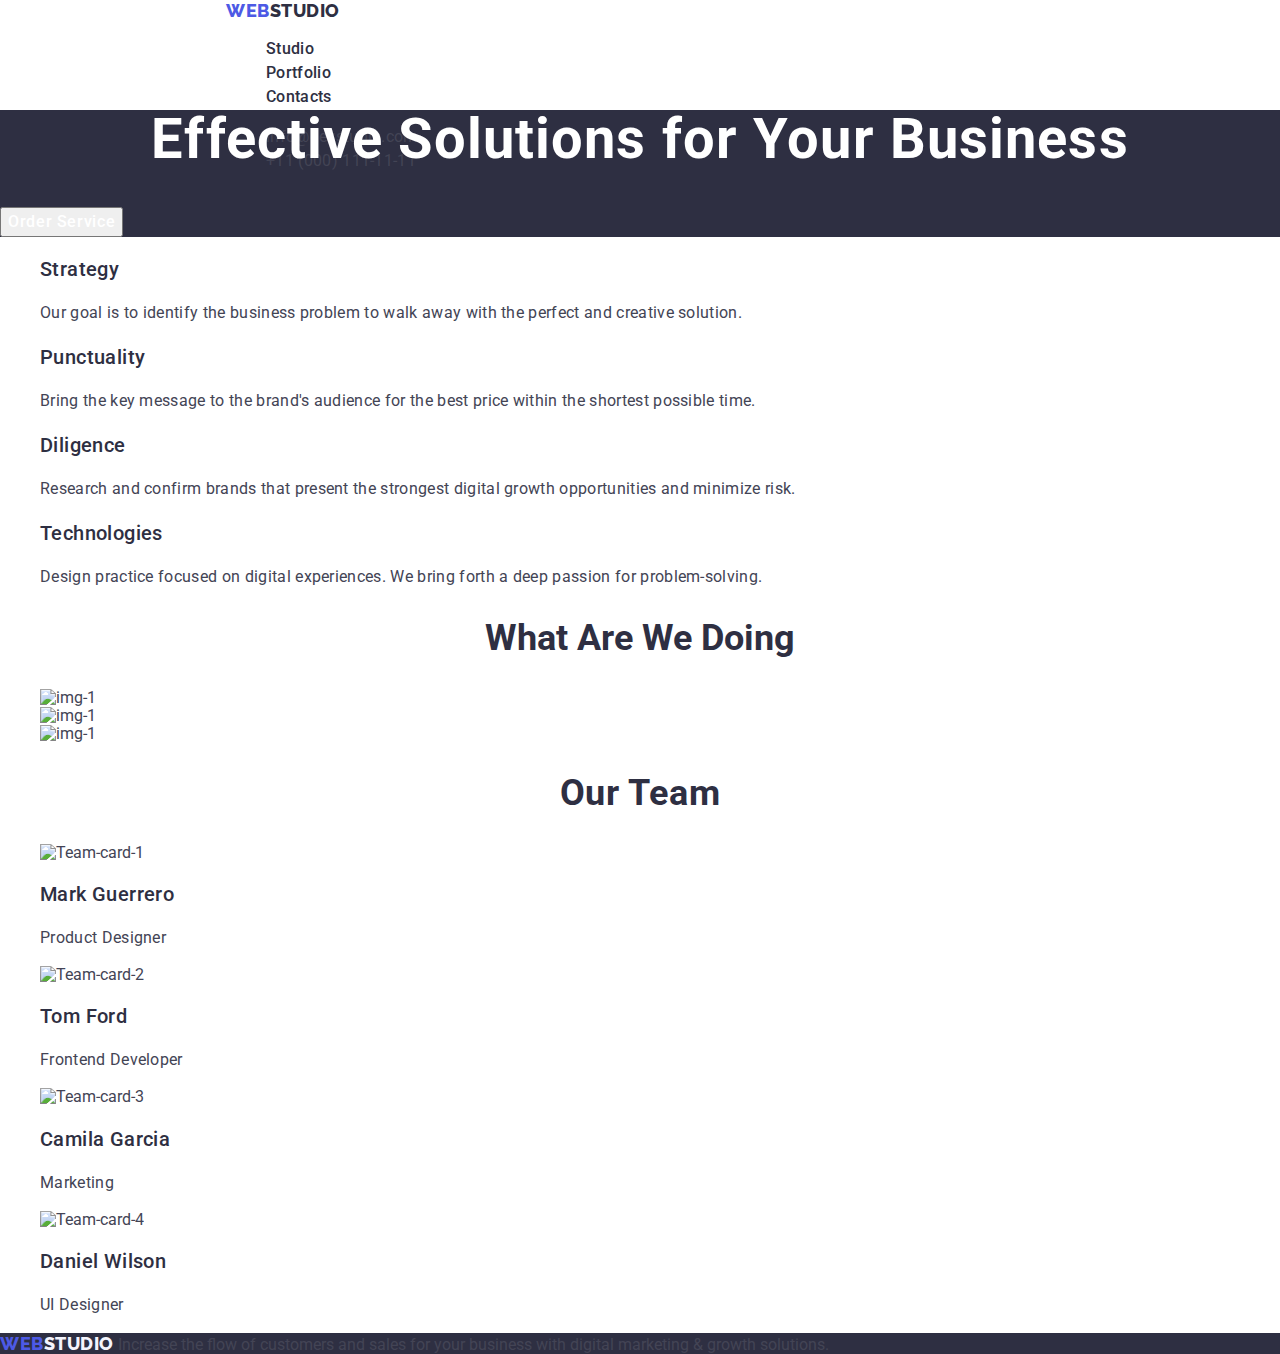
==== index.html @ e0f4cda7 "header" ====
<!DOCTYPE html>
<html lang="en">
  <head>
    <meta charset="UTF-8" />
    <meta http-equiv="X-UA-Compatible" content="IE=edge" />
    <meta name="viewport" content="width=device-width, initial-scale=1.0" />
    <title>Document</title>
    <link rel="preconnect" href="https://fonts.googleapis.com">
<link rel="preconnect" href="https://fonts.gstatic.com" crossorigin>
<link href="https://fonts.googleapis.com/css2?family=Raleway:wght@800&family=Roboto:wght@400;500;700;900&display=swap" rel="stylesheet">
  <link rel="stylesheet" href="https://cdnjs.cloudflare.com/ajax/libs/modern-normalize/1.1.0/modern-normalize.min.css">  
  <link rel="stylesheet" href="./css/styles.css">
  </head>
  <body class="body" id="body">
    <!-- Header -->
    <header class="header">
      <nav class="header-nav list">
        <a class="header-logo-web link" href="./index.html">WEB<span class="header-logo-studio">Studio</span></a>
        <ul class="header-list list link">
          <li class="header-item">
            <a class="header-link link" href="./index.html">Studio</a></li>
          <li class="header-item">
            <a class="header-link link" href="./portfolio.html">Portfolio</a></li>
          <li class="header-item">
            <a class="header-link link" href="">Contacts</a></li>
        </ul>
      </nav>
      <address class="address">
          <ul class="list">
            <li>
              <a class="header-mail link" href="mailto:info@devstudio.com">info@devstudio.com</a>
            </li>
            <li>
              <a class="header-mail link" href="tel:+110001111111">+11 (000) 111-11-11</a>
            </li>
          </ul>
        </address>
    </header>
    <!-- Main -->
    <main>
    <!-- Section 1 Order Service-->
      <section class="order-service">
          <h1 class="order-title">Effective Solutions for Your Business</h1>
          <button type="button" class="header-btn">Order Service</button>
      </section>
    <!-- Section 2 Strategy-->
      <section>
        <h2 hidden class="strategy">Strategy</h2>
        <ul class="list">
          <li>
            <h3 class="strategy-title">Strategy</h3>
            <p class="strategy-subtitle">Our goal is to identify the business problem to walk away with the
              perfect and creative solution.
            </p>
          </li>
          <li>
            <h3 class="strategy-title">Punctuality</h3>
            <p class="strategy-subtitle">Bring the key message to the brand's audience for the best price
              within the shortest possible time.
            </p>
          </li>
          <li>
            <h3 class="strategy-title">Diligence</h3>
            <p class="strategy-subtitle">Research and confirm brands that present the strongest digital
              growth opportunities and minimize risk.
            </p>
          </li>
          <li>
            <h3 class="strategy-title">Technologies</h3>
            <p class="strategy-subtitle">Design practice focused on digital experiences. We bring forth a
              deep passion for problem-solving.
            </p>
          </li>
        </ul>
      </section>
      <!-- Section 3 What are we doing -->
      <section class="about">
        <h2 class="about-info">What are we doing</h2>
        <ul class="list">
          <li>
            <img src="./images/img-1.jpg" alt="img-1" width="360">
          </li>
          <li>
            <img src="./images/img-2.jpg" alt="img-1" width="360">
          </li>
          <li>
            <img src="./images/img-3.jpg" alt="img-1" width="360">
          </li>
        </ul>
      </section>
      <!-- Section 4 Our Team-->
      <section>
        <h2 class="hero">Our Team</h2>
        <ul class="list">
            <li>
                <img src="./images/Team-card-1.jpg" alt="Team-card-1" width="264" >
                <h3 class="strategy-title">Mark Guerrero</h3>
                <p class="strategy-subtitle">Product Designer</p>
            </li>
            <li>
                <img src="./images/Team-card-2.jpg" alt="Team-card-2" width="264" >
                <h3 class="strategy-title">Tom Ford</h3>
                <p class="strategy-subtitle">Frontend Developer</p>
            </li>
            <li>
                <img src="./images/Team-card-3.jpg" alt="Team-card-3" width="264" >
                <h3 class="strategy-title">Camila Garcia</h3>
                <p class="strategy-subtitle">Marketing</p>
            </li>
            <li>
                <img src="./images/Team-card-4.jpg" alt="Team-card-4" width="264" >
                <h3 class="strategy-title">Daniel Wilson</h3>
                <p class="strategy-subtitle">UI Designer</p>
            </li>
        </ul>
      </section>
    </main>        
    <!-- Footer -->
    <footer class="footer">
        <a class="header-logo-web link" href="./index.html">WEB<span class="footer-logo-studio">Studio</span></a>
              <a class="footer-logo-text">Increase the flow of customers and sales for your business with digital marketing & growth solutions.
              </a>
    </footer>
  </body>
</html>
---- css/styles.css ----
/*
:root {
	--color-iris: #4d5ae5;
	--color-ocean: #404bbf;
	--color-navy-blue: #2e2f42;
	--color-green: #31d0aa;
	--color-slate: #434455;
	--color-light-slate: #8e8f99;
	--color-cornflower: #e7e9fc;
	--color-cloud: #f4f4fd;
	--color-navy-blue-modal: #2e2f42;
	--color-grey: #2e2f42;
}
.text-style-header-1 {
	font-size: 56px;
	font-family: "Roboto";
	font-weight: 700;
	font-style: normal;
	line-height: 60px;
	letter-spacing: 0.02em;
	text-decoration: none;
	text-transform: none;
}
.text-style-header-2 {
	font-size: 36px;
	font-family: "Roboto";
	font-weight: 700;
	font-style: normal;
	line-height: 40px;
	letter-spacing: 0.02em;
	text-decoration: none;
	text-transform: capitalize;
}
.text-style-header-3 {
	font-size: 20px;
	font-family: "Roboto";
	font-weight: 500;
	font-style: normal;
	line-height: 24px;
	letter-spacing: 0.02em;
	text-decoration: none;
	text-transform: none;
}
.text-style-body {
	font-size: 16px;
	font-family: "Roboto";
	font-weight: 400;
	font-style: normal;
	line-height: 24px;
	letter-spacing: 0.02em;
	text-decoration: none;
	text-transform: none;
}
.text-style-body-medium {
	font-size: 16px;
	font-family: "Roboto";
	font-weight: 500;
	font-style: normal;
	line-height: 24px;
	letter-spacing: 0.02em;
	text-decoration: none;
	text-transform: none;
}
.text-style-button-text {
	font-size: 16px;
	font-family: "Roboto";
	font-weight: 500;
	font-style: normal;
	line-height: 24px;
	letter-spacing: 0.04em;
	text-decoration: none;
	text-transform: none;
}
.text-style-small-text {
	font-size: 12px;
	font-family: "Roboto";
	font-weight: 400;
	font-style: normal;
	line-height: 14px;
	letter-spacing: 0.04em;
	text-decoration: none;
	text-transform: none;
}
.text-style-link-text {
	font-size: 12px;
	font-family: "Roboto";
	font-weight: 400;
	font-style: normal;
	line-height: 16px;
	letter-spacing: 0.04em;
	text-decoration: underline;
	text-transform: none;
}
*/



:root {
--IRIS: #4D5AE5;
--OCEAN: #404BBF;
--NAVY-BLUE: #2E2F42;
--GREEN: #31D0AA;
--SLATE: #434455;
--LIGHT-SLATE: #8E8F99;
--CORNFLOWER: #E7E9FC;
--CLOUD: #F4F4FD;
--NAVY-BLUE-MODAL: #2E2F42;
--GREY: #2E2F42;
--WHITE: #FFFFFF;
--DAIRY: #FCFCFC;
}

body {
    font-family: "Roboto", sans-serif;
    color: #434455;
}

.link {
    text-decoration: none;
}

.list {
    list-style: none;
}

/*header*/

.header {
width: 1140px;
height: 72px;
margin-left: auto;
margin-right: auto;
padding-left: 156px;
padding-right: 156px;
}

.header-logo-web{
    font-family: 'Raleway', sans-serif;;
    font-style: normal;
    font-weight: 800;
    font-size: 18px;
    line-height: 1.17;
    letter-spacing: 0.03em;
    text-transform: uppercase;
    color: var(--IRIS);
}

.header-logo-studio {
    font-family: 'Raleway', sans-serif;
    font-style: normal;
    font-weight: 800;
    font-size: 18px;
    line-height: 1.17;
    letter-spacing: 0.03em;
    text-transform: uppercase;
    color:var(--NAVY-BLUE);
}
.address {
    font-style: normal
}

.header-link {
    font-weight: 500;
    font-size: 16px;
    line-height: 1.5;
    letter-spacing: 0.02em;
    color:var(--NAVY-BLUE);
    display: flex;
}
.header-link:hover {
    color:#404bbf;
}
.header-link:focus {
    color:#404bbf;
}

.header-mail {
    font-style: normal;
    font-weight: 400;
    font-size: 16px;
    line-height: 1.5;
    letter-spacing: 0.02em;
    color:var(--SLATE);
    display: flex;
}

.header-mail:hover {
    color:#404bbf;
}
.header-mail:focus {
    color:#404bbf;
}
/*1 Section*/
.order-service {
    background-color:var(--NAVY-BLUE);
}

.order-title {
    background-color:var(--NAVY-BLUE);
    font-size: 56px;
    line-height: 1.07;
    text-align: center;
    letter-spacing: 0.02em;
    color: #ffffff;
}
/*buttons*/

.header-btn {
    font-family: "Roboto", sans-serif;
    font-weight: 500;
    font-size: 16px;
    line-height: 1.5;
    letter-spacing: 0.04em;
    color: #ffffff;
    cursor: pointer;
}

.portfolio-btn {
    font-family: "Roboto", sans-serif;
    font-weight: 500;
    font-size: 16px;
    line-height: 1.5;
    letter-spacing: 0.04em;
    color:var(--IRIS);
    cursor: pointer;
}

/*2 Section*/

.strategy-title {
    font-weight: 500;
    font-size: 20px;
    line-height: 1.2;
    letter-spacing: 0.02em;
    color:var(--NAVY-BLUE);
}
.strategy-subtitle {
    font-size: 16px;
    line-height: 1.5;
    letter-spacing: 0.02em;
    color:var(--SLATE);
}
/*3 Section*/

.about-info {
    font-size: 36px;
    line-height: 1.11;
    text-align: center;
    text-transform: capitalize;
    color:var(--NAVY-BLUE);
}
/*4 Section*/
.hero {
    font-size: 36px;
    line-height: 1.11;
    text-align: center;
    letter-spacing: 0.02em;
    text-transform: capitalize;
    color:var(--NAVY-BLUE);
}
/*footer*/
.footer {
    background-color:var(--NAVY-BLUE);
}

.footer-logo-studio {
    color: #f4f4fd;
}
.footer-logo-text {

}
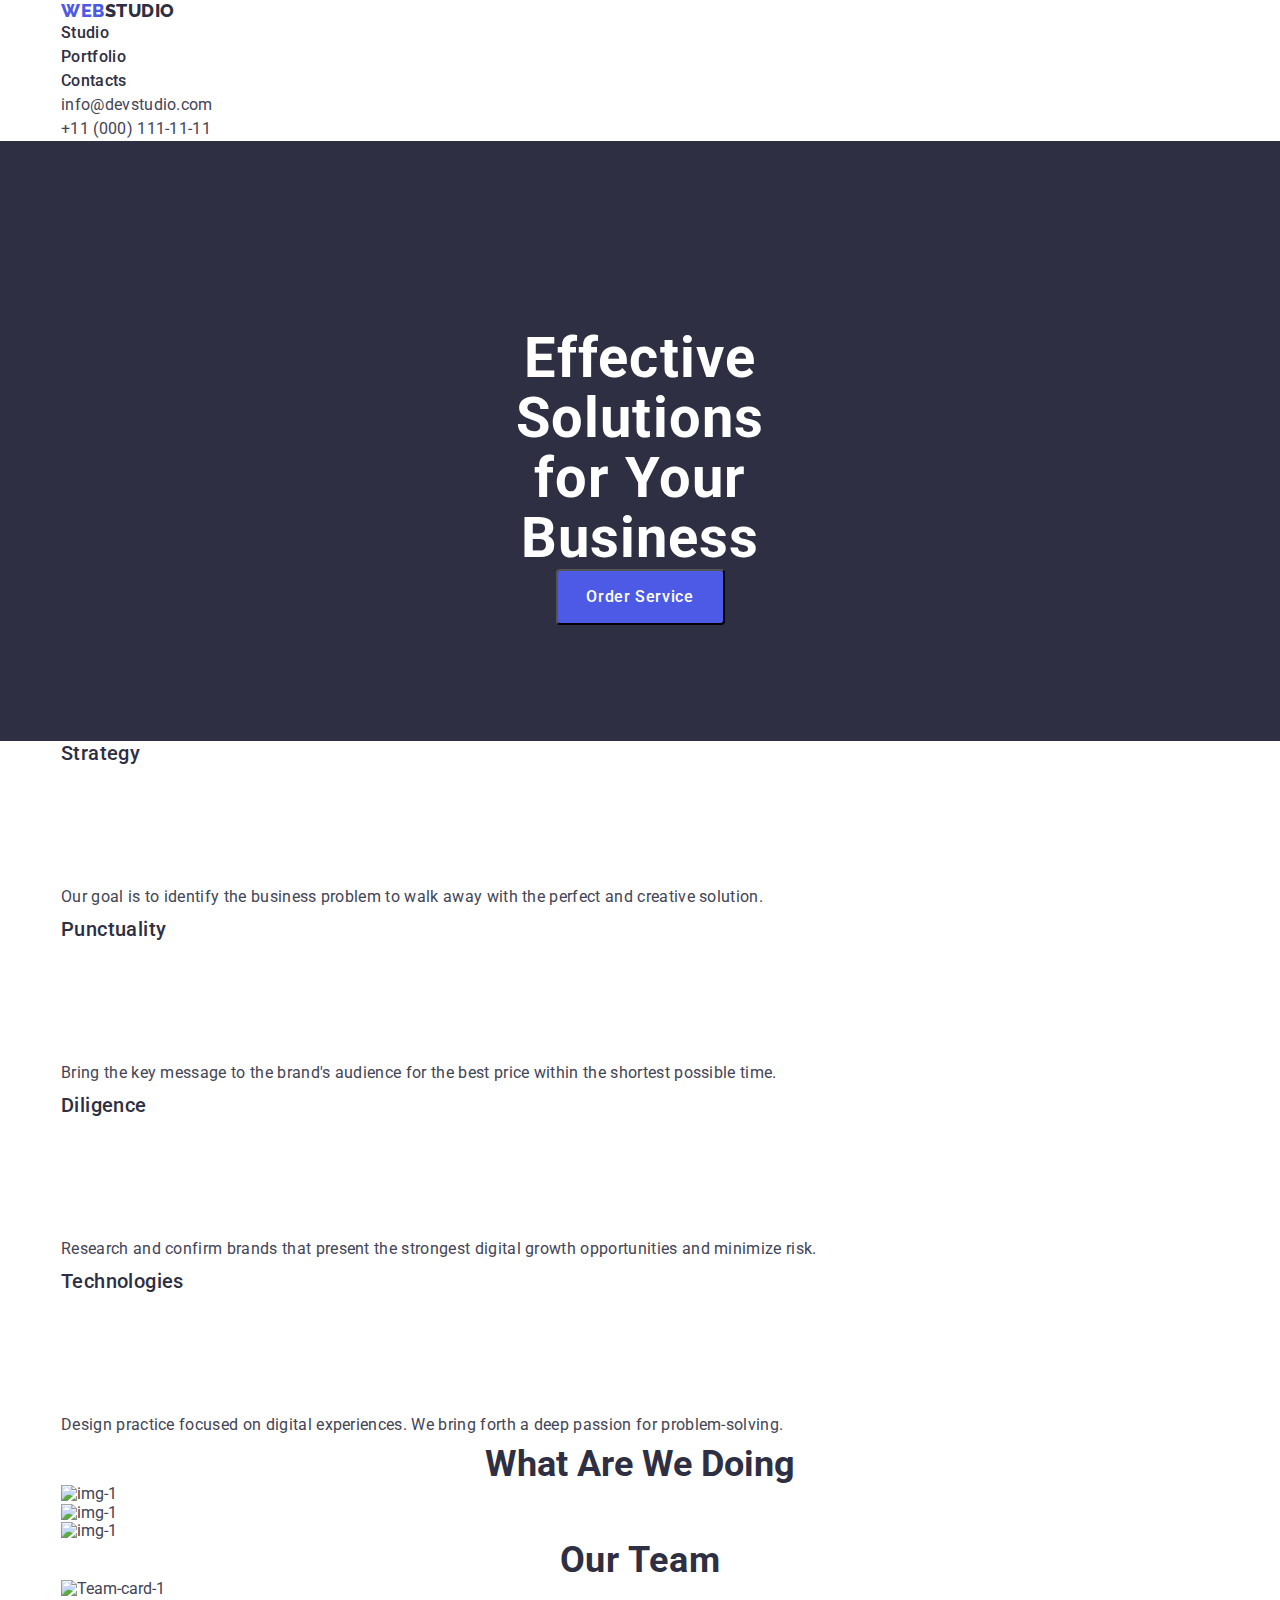
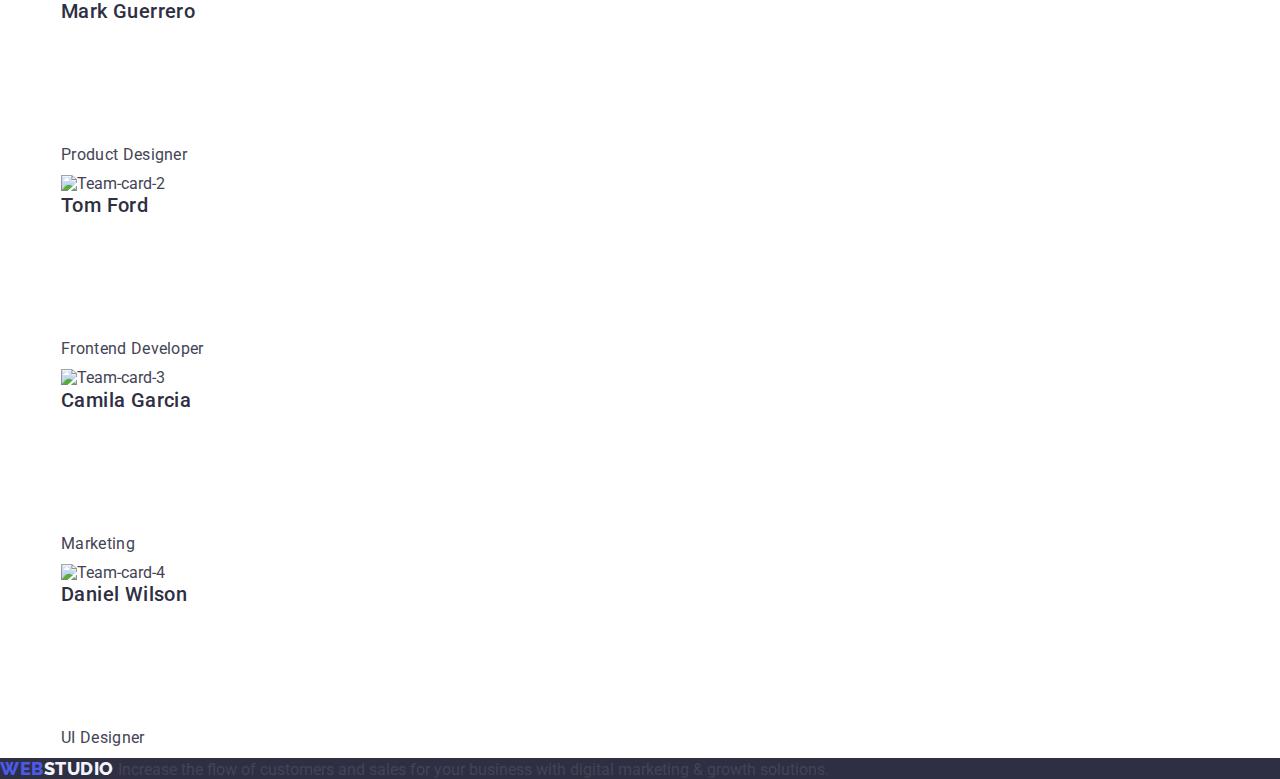
==== commit 083444c3: "container 1158" ====
--- a/index.html
+++ b/index.html
@@ -13,7 +13,7 @@
   </head>
   <body class="body" id="body">
     <!-- Header -->
-    <header class="header">
+    <header class="header container">
       <nav class="header-nav list">
         <a class="header-logo-web link" href="./index.html">WEB<span class="header-logo-studio">Studio</span></a>
         <ul class="header-list list link">
@@ -44,7 +44,7 @@
           <button type="button" class="header-btn">Order Service</button>
       </section>
     <!-- Section 2 Strategy-->
-      <section>
+      <section class="container">
         <h2 hidden class="strategy">Strategy</h2>
         <ul class="list">
           <li>
@@ -74,7 +74,7 @@
         </ul>
       </section>
       <!-- Section 3 What are we doing -->
-      <section class="about">
+      <section class="about container">
         <h2 class="about-info">What are we doing</h2>
         <ul class="list">
           <li>
@@ -89,7 +89,7 @@
         </ul>
       </section>
       <!-- Section 4 Our Team-->
-      <section>
+      <section class="container">
         <h2 class="hero">Our Team</h2>
         <ul class="list">
             <li>
--- a/css/styles.css
+++ b/css/styles.css
@@ -92,8 +92,6 @@
 	text-transform: none;
 }
 */
-
-
 
 :root {
 --IRIS: #4D5AE5;
@@ -120,18 +118,36 @@
 }
 
 .list {
+    padding: 0px;
+    margin: 0px;
     list-style: none;
 }
 
+h1,
+h2,
+h3,
+h4,
+h5,
+h6,
+p,
+ul {
+    margin-top: 0;
+    margin-bottom: 0;
+}
+
+
+.container {
+    margin-left: auto;
+    margin-right: auto;
+    width: 1158px;
+ 
+}
+
 /*header*/
 
 .header {
-width: 1140px;
-height: 72px;
-margin-left: auto;
-margin-right: auto;
-padding-left: 156px;
-padding-right: 156px;
+
+
 }
 
 .header-logo-web{
@@ -165,7 +181,6 @@
     line-height: 1.5;
     letter-spacing: 0.02em;
     color:var(--NAVY-BLUE);
-    display: flex;
 }
 .header-link:hover {
     color:#404bbf;
@@ -181,7 +196,6 @@
     line-height: 1.5;
     letter-spacing: 0.02em;
     color:var(--SLATE);
-    display: flex;
 }
 
 .header-mail:hover {
@@ -191,8 +205,11 @@
     color:#404bbf;
 }
 /*1 Section*/
+
 .order-service {
     background-color:var(--NAVY-BLUE);
+    height: 600px;
+    text-align: center;
 }
 
 .order-title {
@@ -202,6 +219,9 @@
     text-align: center;
     letter-spacing: 0.02em;
     color: #ffffff;
+    padding: 188px 472px 0 472px;
+    margin-top: 0;
+    margin-bottom: 48;
 }
 /*buttons*/
 
@@ -213,6 +233,12 @@
     letter-spacing: 0.04em;
     color: #ffffff;
     cursor: pointer;
+    display: inline-block;
+    border-radius: 4px;
+    background-color:var(--IRIS);
+    text-align: center;
+    width: 169px;
+    height: 56px;
 }
 
 .portfolio-btn {
@@ -227,18 +253,28 @@
 
 /*2 Section*/
 
+.section-container {
+    margin-left: auto;
+    margin-right: auto;
+    width: 1158px;
+ 
+}
 .strategy-title {
     font-weight: 500;
     font-size: 20px;
     line-height: 1.2;
     letter-spacing: 0.02em;
     color:var(--NAVY-BLUE);
+    margin-top: 0;
+    margin-bottom: 120px;
 }
 .strategy-subtitle {
     font-size: 16px;
     line-height: 1.5;
     letter-spacing: 0.02em;
     color:var(--SLATE);
+    margin-top: 0;
+    margin-bottom: 8px;
 }
 /*3 Section*/
 
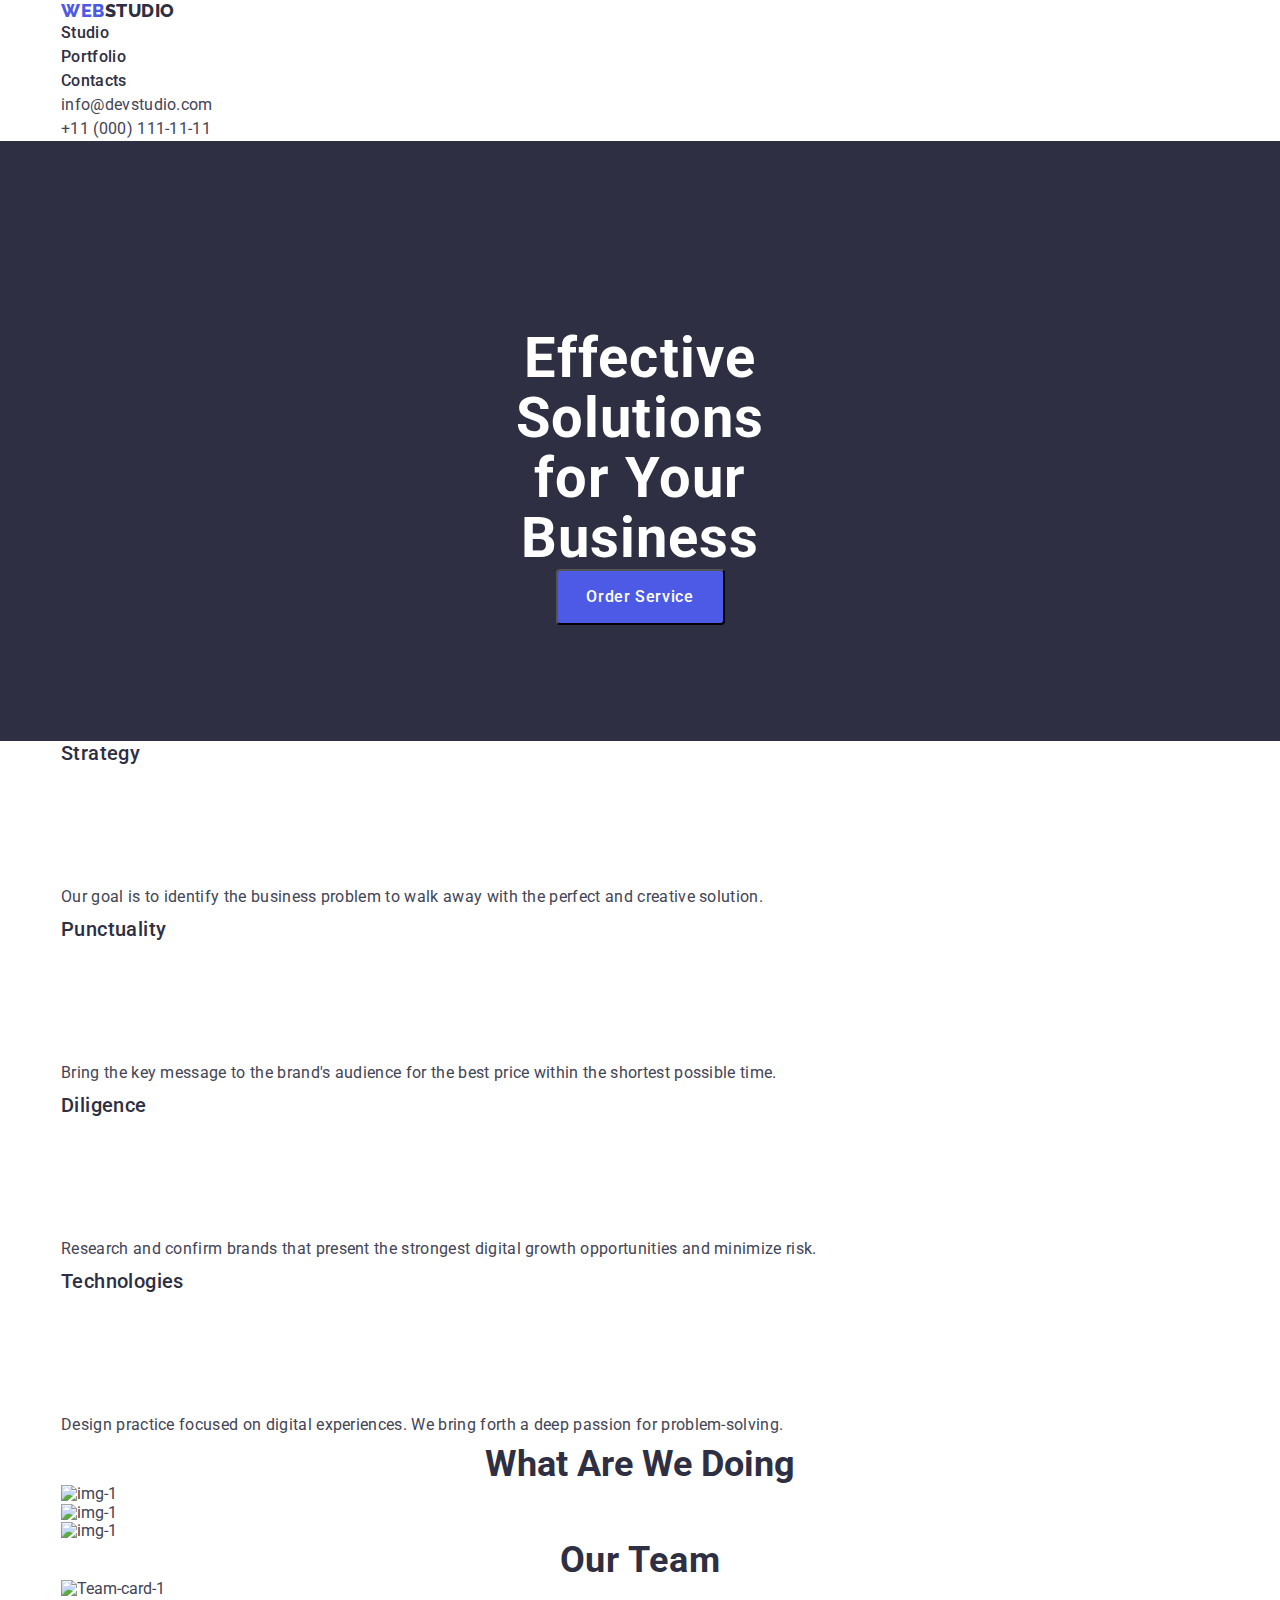
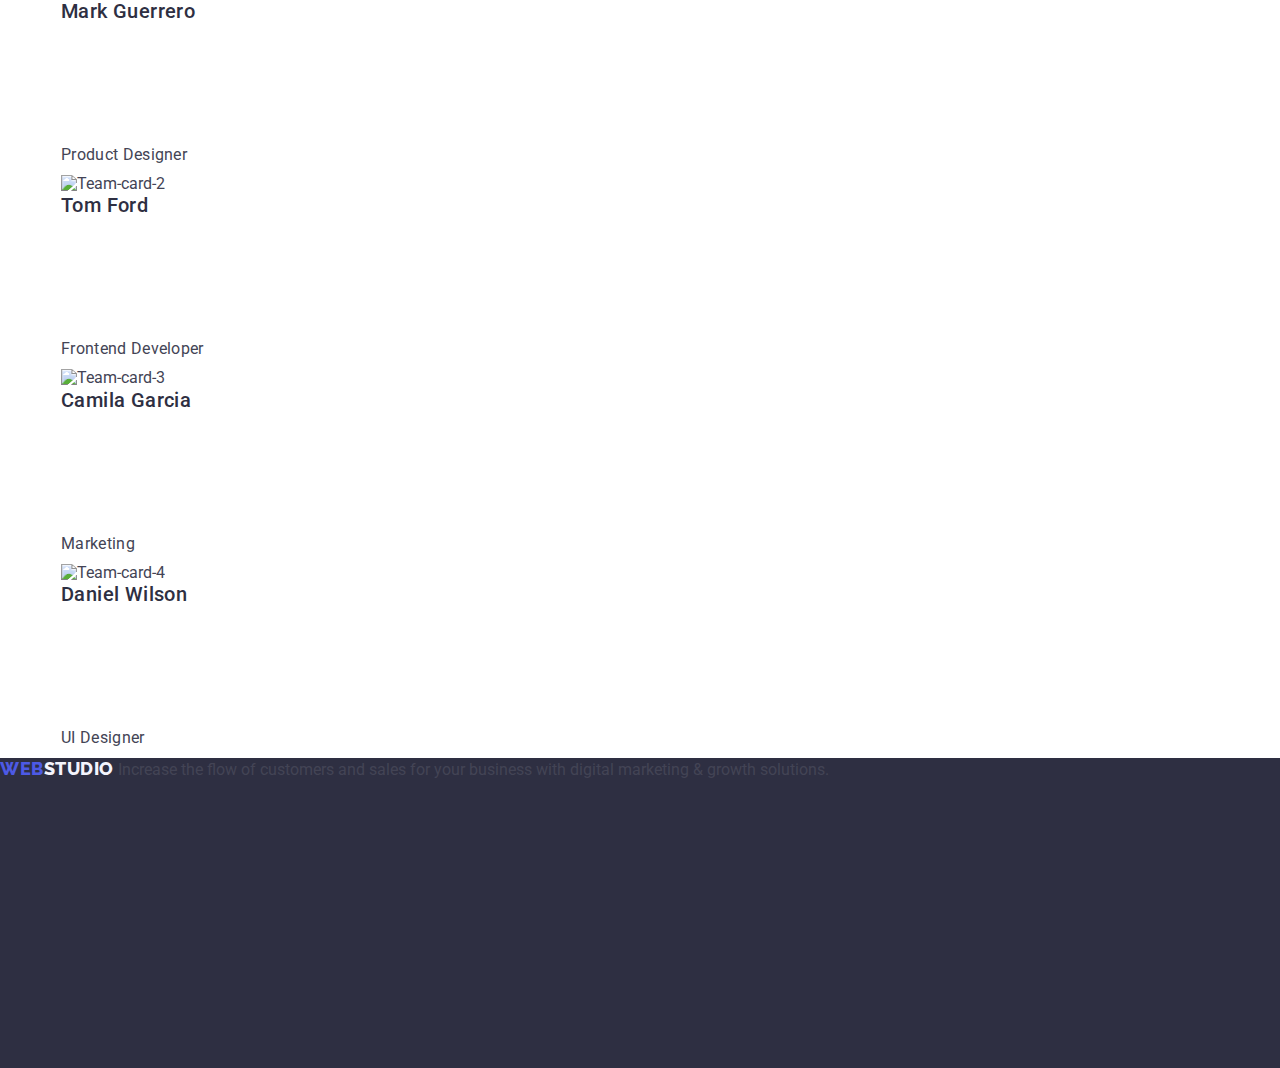
==== commit 4a19df99: "container hero" ====
--- a/index.html
+++ b/index.html
@@ -117,7 +117,7 @@
     </main>        
     <!-- Footer -->
     <footer class="footer">
-        <a class="header-logo-web link" href="./index.html">WEB<span class="footer-logo-studio">Studio</span></a>
+        <a class="header-logo-web link container" href="./index.html">WEB<span class="footer-logo-studio">Studio</span></a>
               <a class="footer-logo-text">Increase the flow of customers and sales for your business with digital marketing & growth solutions.
               </a>
     </footer>
--- a/css/styles.css
+++ b/css/styles.css
@@ -254,9 +254,7 @@
 /*2 Section*/
 
 .section-container {
-    margin-left: auto;
-    margin-right: auto;
-    width: 1158px;
+
  
 }
 .strategy-title {
@@ -297,6 +295,7 @@
 /*footer*/
 .footer {
     background-color:var(--NAVY-BLUE);
+    height: 310px;
 }
 
 .footer-logo-studio {
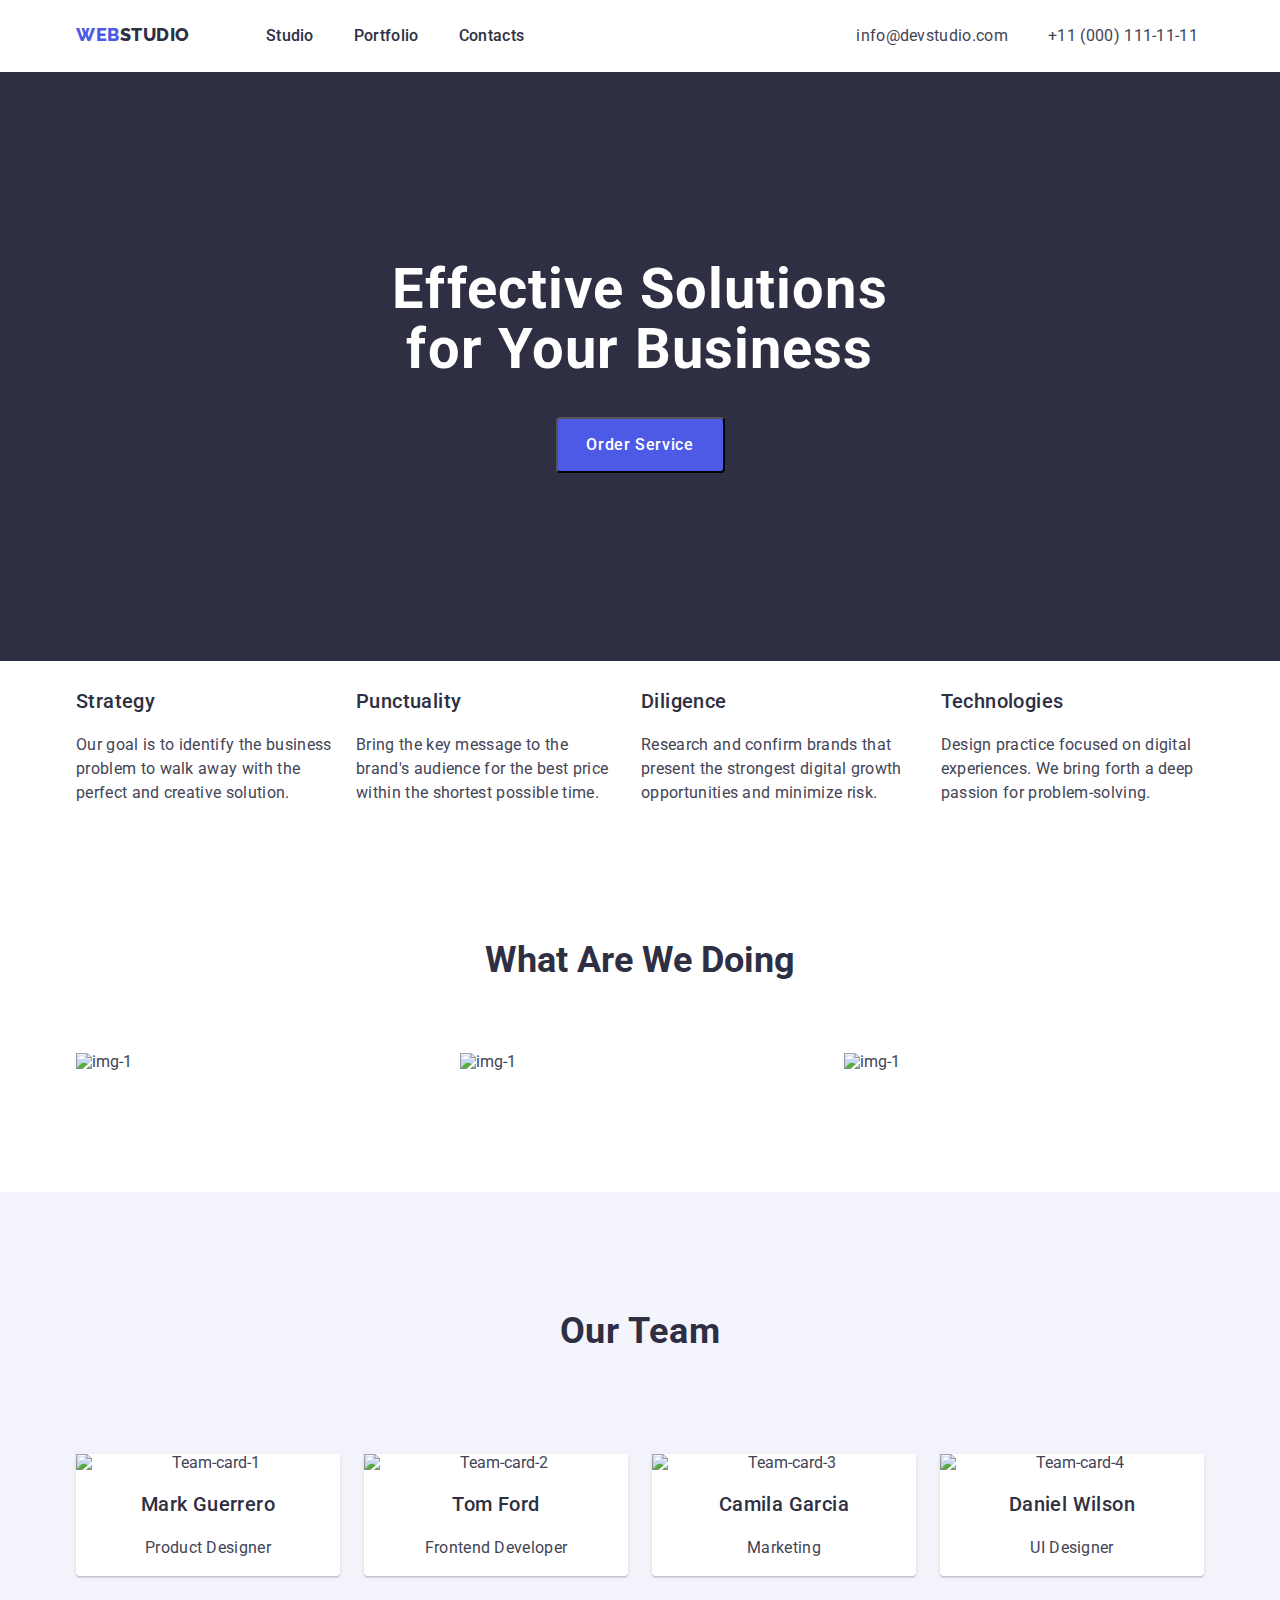
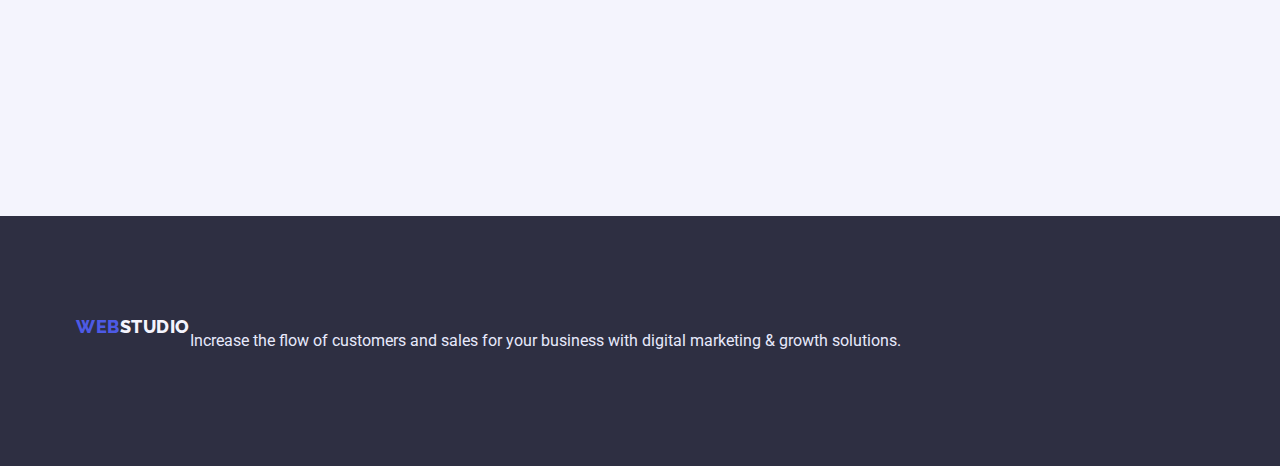
==== commit a6a79e46: "section 2 & 3" ====
--- a/index.html
+++ b/index.html
@@ -13,28 +13,30 @@
   </head>
   <body class="body" id="body">
     <!-- Header -->
-    <header class="header container">
-      <nav class="header-nav list">
-        <a class="header-logo-web link" href="./index.html">WEB<span class="header-logo-studio">Studio</span></a>
-        <ul class="header-list list link">
-          <li class="header-item">
-            <a class="header-link link" href="./index.html">Studio</a></li>
-          <li class="header-item">
-            <a class="header-link link" href="./portfolio.html">Portfolio</a></li>
-          <li class="header-item">
-            <a class="header-link link" href="">Contacts</a></li>
-        </ul>
-      </nav>
-      <address class="address">
-          <ul class="list">
-            <li>
-              <a class="header-mail link" href="mailto:info@devstudio.com">info@devstudio.com</a>
-            </li>
-            <li>
-              <a class="header-mail link" href="tel:+110001111111">+11 (000) 111-11-11</a>
-            </li>
+    <header class="">
+      <div class="container">
+        <nav class="header-nav list">
+          <a class="header-logo-web link" href="./index.html">WEB<span class="header-logo-studio">Studio</span></a>
+          <ul class="header-list list link">
+            <li class="header-item">
+              <a class="header-link link" href="./index.html">Studio</a></li>
+            <li class="header-item">
+              <a class="header-link link" href="./portfolio.html">Portfolio</a></li>
+            <li class="header-item">
+              <a class="header-link link" href="">Contacts</a></li>
           </ul>
-        </address>
+        </nav>
+         <address class="address">
+            <ul class="address-list list">
+              <li>
+                <a class="header-mail link" href="mailto:info@devstudio.com">info@devstudio.com</a>
+              </li>
+              <li>
+                <a class="header-mail link" href="tel:+110001111111">+11 (000) 111-11-11</a>
+              </li>
+            </ul>
+          </address>
+      </div>
     </header>
     <!-- Main -->
     <main>
@@ -44,9 +46,10 @@
           <button type="button" class="header-btn">Order Service</button>
       </section>
     <!-- Section 2 Strategy-->
-      <section class="container">
-        <h2 hidden class="strategy">Strategy</h2>
-        <ul class="list">
+      <section class="section-position">
+        <div class="container">
+          <h2 hidden class="strategy">Strategy</h2>
+        <ul class="strategy-list list">
           <li>
             <h3 class="strategy-title">Strategy</h3>
             <p class="strategy-subtitle">Our goal is to identify the business problem to walk away with the
@@ -72,11 +75,13 @@
             </p>
           </li>
         </ul>
+        </div>
       </section>
       <!-- Section 3 What are we doing -->
-      <section class="about container">
-        <h2 class="about-info">What are we doing</h2>
-        <ul class="list">
+      <section class="section-about-position">
+        <div>
+          <h2 class="about-info">What are we doing</h2>
+        <ul class="about-title list container">
           <li>
             <img src="./images/img-1.jpg" alt="img-1" width="360">
           </li>
@@ -88,38 +93,46 @@
           </li>
         </ul>
       </section>
+        </div>
       <!-- Section 4 Our Team-->
-      <section class="container">
-        <h2 class="hero">Our Team</h2>
-        <ul class="list">
-            <li>
+      <section class="hero-container">
+        <div class="">
+          <h2 class="hero">Our Team</h2>
+          <div class="container">
+            <ul class="hero-list list">
+            <li class="strategy-border">
                 <img src="./images/Team-card-1.jpg" alt="Team-card-1" width="264" >
                 <h3 class="strategy-title">Mark Guerrero</h3>
                 <p class="strategy-subtitle">Product Designer</p>
             </li>
-            <li>
+            <li class="strategy-border">
                 <img src="./images/Team-card-2.jpg" alt="Team-card-2" width="264" >
                 <h3 class="strategy-title">Tom Ford</h3>
                 <p class="strategy-subtitle">Frontend Developer</p>
             </li>
-            <li>
+            <li class="strategy-border">
                 <img src="./images/Team-card-3.jpg" alt="Team-card-3" width="264" >
                 <h3 class="strategy-title">Camila Garcia</h3>
                 <p class="strategy-subtitle">Marketing</p>
             </li>
-            <li>
+            <li class="strategy-border">
                 <img src="./images/Team-card-4.jpg" alt="Team-card-4" width="264" >
                 <h3 class="strategy-title">Daniel Wilson</h3>
                 <p class="strategy-subtitle">UI Designer</p>
             </li>
         </ul>
+          </div>
+        
+        </div>
       </section>
     </main>        
     <!-- Footer -->
     <footer class="footer">
-        <a class="header-logo-web link container" href="./index.html">WEB<span class="footer-logo-studio">Studio</span></a>
-              <a class="footer-logo-text">Increase the flow of customers and sales for your business with digital marketing & growth solutions.
-              </a>
+      <div class="container">
+        <a class="footer-logo-web link" href="./index.html">WEB<span class="footer-logo-studio">Studio</span></a>
+        <p class="footer-logo-text">Increase the flow of customers and sales for your business with digital marketing & growth solutions.</p>
+      </div>
+        
     </footer>
   </body>
 </html>
--- a/css/styles.css
+++ b/css/styles.css
@@ -1,97 +1,3 @@
-/*
-:root {
-	--color-iris: #4d5ae5;
-	--color-ocean: #404bbf;
-	--color-navy-blue: #2e2f42;
-	--color-green: #31d0aa;
-	--color-slate: #434455;
-	--color-light-slate: #8e8f99;
-	--color-cornflower: #e7e9fc;
-	--color-cloud: #f4f4fd;
-	--color-navy-blue-modal: #2e2f42;
-	--color-grey: #2e2f42;
-}
-.text-style-header-1 {
-	font-size: 56px;
-	font-family: "Roboto";
-	font-weight: 700;
-	font-style: normal;
-	line-height: 60px;
-	letter-spacing: 0.02em;
-	text-decoration: none;
-	text-transform: none;
-}
-.text-style-header-2 {
-	font-size: 36px;
-	font-family: "Roboto";
-	font-weight: 700;
-	font-style: normal;
-	line-height: 40px;
-	letter-spacing: 0.02em;
-	text-decoration: none;
-	text-transform: capitalize;
-}
-.text-style-header-3 {
-	font-size: 20px;
-	font-family: "Roboto";
-	font-weight: 500;
-	font-style: normal;
-	line-height: 24px;
-	letter-spacing: 0.02em;
-	text-decoration: none;
-	text-transform: none;
-}
-.text-style-body {
-	font-size: 16px;
-	font-family: "Roboto";
-	font-weight: 400;
-	font-style: normal;
-	line-height: 24px;
-	letter-spacing: 0.02em;
-	text-decoration: none;
-	text-transform: none;
-}
-.text-style-body-medium {
-	font-size: 16px;
-	font-family: "Roboto";
-	font-weight: 500;
-	font-style: normal;
-	line-height: 24px;
-	letter-spacing: 0.02em;
-	text-decoration: none;
-	text-transform: none;
-}
-.text-style-button-text {
-	font-size: 16px;
-	font-family: "Roboto";
-	font-weight: 500;
-	font-style: normal;
-	line-height: 24px;
-	letter-spacing: 0.04em;
-	text-decoration: none;
-	text-transform: none;
-}
-.text-style-small-text {
-	font-size: 12px;
-	font-family: "Roboto";
-	font-weight: 400;
-	font-style: normal;
-	line-height: 14px;
-	letter-spacing: 0.04em;
-	text-decoration: none;
-	text-transform: none;
-}
-.text-style-link-text {
-	font-size: 12px;
-	font-family: "Roboto";
-	font-weight: 400;
-	font-style: normal;
-	line-height: 16px;
-	letter-spacing: 0.04em;
-	text-decoration: underline;
-	text-transform: none;
-}
-*/
 
 :root {
 --IRIS: #4D5AE5;
@@ -108,47 +14,54 @@
 --DAIRY: #FCFCFC;
 }
 
-body {
-    font-family: "Roboto", sans-serif;
-    color: #434455;
-}
-
-.link {
-    text-decoration: none;
-}
-
-.list {
-    padding: 0px;
-    margin: 0px;
-    list-style: none;
-}
-
+p,
+ul
 h1,
 h2,
 h3,
 h4,
 h5,
 h6,
-p,
+    {
+    margin: 0;
+    padding: 0;
+}
+
 ul {
-    margin-top: 0;
-    margin-bottom: 0;
+    padding-left: 0;
+    margin: 0;
+}
+
+body {
+    font-family: "Roboto", sans-serif;
+    color: #434455;
+}
+
+img {
+    display: block;
+    max-width: 100%;
+    height: auto;
+}
+
+.link {
+    text-decoration: none;
+}
+
+.list {
+    list-style: none;
 }
 
 
 .container {
-    margin-left: auto;
-    margin-right: auto;
     width: 1158px;
- 
+    padding-left: 15px;
+    padding-right: 15px;
+    margin: 0 auto;
+    display: flex;
 }
 
 /*header*/
 
-.header {
-
-
-}
 
 .header-logo-web{
     font-family: 'Raleway', sans-serif;;
@@ -159,6 +72,10 @@
     letter-spacing: 0.03em;
     text-transform: uppercase;
     color: var(--IRIS);
+    padding-top: 24px;
+    padding-bottom: 24px;
+    display: flex;
+    margin-right: 76px;
 }
 
 .header-logo-studio {
@@ -171,8 +88,31 @@
     text-transform: uppercase;
     color:var(--NAVY-BLUE);
 }
+.header-list {
+    display: flex;
+    gap: 40px;
+    padding-top: 24px;
+    padding-bottom: 24px;
+}
 .address {
-    font-style: normal
+    font-style: normal;
+ 
+}
+.address-list {
+    display: flex;
+  gap: 40px;
+  padding-top: 24px;
+  padding-bottom: 24px;
+  margin-left: 332px;
+}
+
+.header-nav {
+    display: flex;
+}
+
+.header-item {
+    display: flex;
+    
 }
 
 .header-link {
@@ -181,6 +121,7 @@
     line-height: 1.5;
     letter-spacing: 0.02em;
     color:var(--NAVY-BLUE);
+    display: flex;
 }
 .header-link:hover {
     color:#404bbf;
@@ -196,6 +137,7 @@
     line-height: 1.5;
     letter-spacing: 0.02em;
     color:var(--SLATE);
+    display: flex;
 }
 
 .header-mail:hover {
@@ -208,8 +150,9 @@
 
 .order-service {
     background-color:var(--NAVY-BLUE);
-    height: 600px;
-    text-align: center;
+    text-align: center;
+    padding-top: 188px;
+    padding-bottom: 188px;
 }
 
 .order-title {
@@ -219,9 +162,10 @@
     text-align: center;
     letter-spacing: 0.02em;
     color: #ffffff;
-    padding: 188px 472px 0 472px;
     margin-top: 0;
-    margin-bottom: 48;
+    width: 496px;
+    margin-left: auto;
+    margin-right: auto;
 }
 /*buttons*/
 
@@ -253,9 +197,15 @@
 
 /*2 Section*/
 
-.section-container {
-
- 
+.section-position {
+    margin-top: 120px;
+    margin-top: 8px;
+}
+.strategy-list {
+    display: flex;
+    gap: 24px;
+    padding: 0;
+    margin: 0;
 }
 .strategy-title {
     font-weight: 500;
@@ -263,18 +213,30 @@
     line-height: 1.2;
     letter-spacing: 0.02em;
     color:var(--NAVY-BLUE);
-    margin-top: 0;
+}
+.strategy-subtitle {
+    font-size: 16px;
+    line-height: 1.5;
+    letter-spacing: 0.02em;
+    color:var(--SLATE);  
+}
+
+.strategy-border {
+    text-align: center;
+    gap: 32px;
+    background-color: #FFFFFF;
+    box-shadow: 0px 1px 6px rgba(46, 47, 66, 0.08), 0px 1px 1px rgba(46, 47, 66, 0.16), 0px 2px 1px rgba(46, 47, 66, 0.08);
+    border-radius: 0px 0px 4px 4px;
     margin-bottom: 120px;
 }
-.strategy-subtitle {
-    font-size: 16px;
-    line-height: 1.5;
-    letter-spacing: 0.02em;
-    color:var(--SLATE);
-    margin-top: 0;
-    margin-bottom: 8px;
-}
+
 /*3 Section*/
+
+.section-about-position
+{
+margin-top: 120px;
+margin-bottom: 120px;
+}
 
 .about-info {
     font-size: 36px;
@@ -282,8 +244,18 @@
     text-align: center;
     text-transform: capitalize;
     color:var(--NAVY-BLUE);
+    margin-bottom: 72px;
+}
+.about-title {
+    display: flex;
+    gap: 24px;
 }
 /*4 Section*/
+
+.hero-container-title 
+{
+
+}
 .hero {
     font-size: 36px;
     line-height: 1.11;
@@ -291,16 +263,74 @@
     letter-spacing: 0.02em;
     text-transform: capitalize;
     color:var(--NAVY-BLUE);
-}
+    padding-top: 120px;
+    padding-bottom: 72px;
+}
+.hero-container {
+    background-color:var(--CLOUD);
+    margin-top: 120px;
+    text-align: center;
+}
+.hero-list {
+    display: flex;
+    text-align: center;
+    padding-bottom: 120px;
+    gap: 24px;
+}
+
+/*3 Portfolio */
+
+.portfolio-btn-list {
+
+    gap: 24px;
+    text-align: center;
+    margin-left: auto;
+    margin-right: auto;
+    margin-top: 96px;
+}
+
+.portfoio-buttons-head {
+    text-align: center;
+}
+
+.portfolio-about {
+
+    display: flex; 
+    flex-wrap: wrap; 
+    column-gap: 24px; 
+    row-gap: 48px;
+
+}
+.portfolio-title {
+    flex-basis: calc(100%/ 3);
+}
+
 /*footer*/
 .footer {
     background-color:var(--NAVY-BLUE);
-    height: 310px;
+    padding-top: 100px;
+    padding-bottom: 100px;
+}
+
+.footer-logo-web {
+    font-family: 'Raleway', sans-serif;;
+    font-style: normal;
+    font-weight: 800;
+    font-size: 18px;
+    line-height: 1.17;
+    letter-spacing: 0.03em;
+    text-transform: uppercase;
+    color: var(--IRIS);
+    padding-bottom: 24px;
+ 
 }
 
 .footer-logo-studio {
     color: #f4f4fd;
 }
 .footer-logo-text {
-
+    color: var(--CORNFLOWER);
+}
+.footer-position {
+    width: 264px;
 }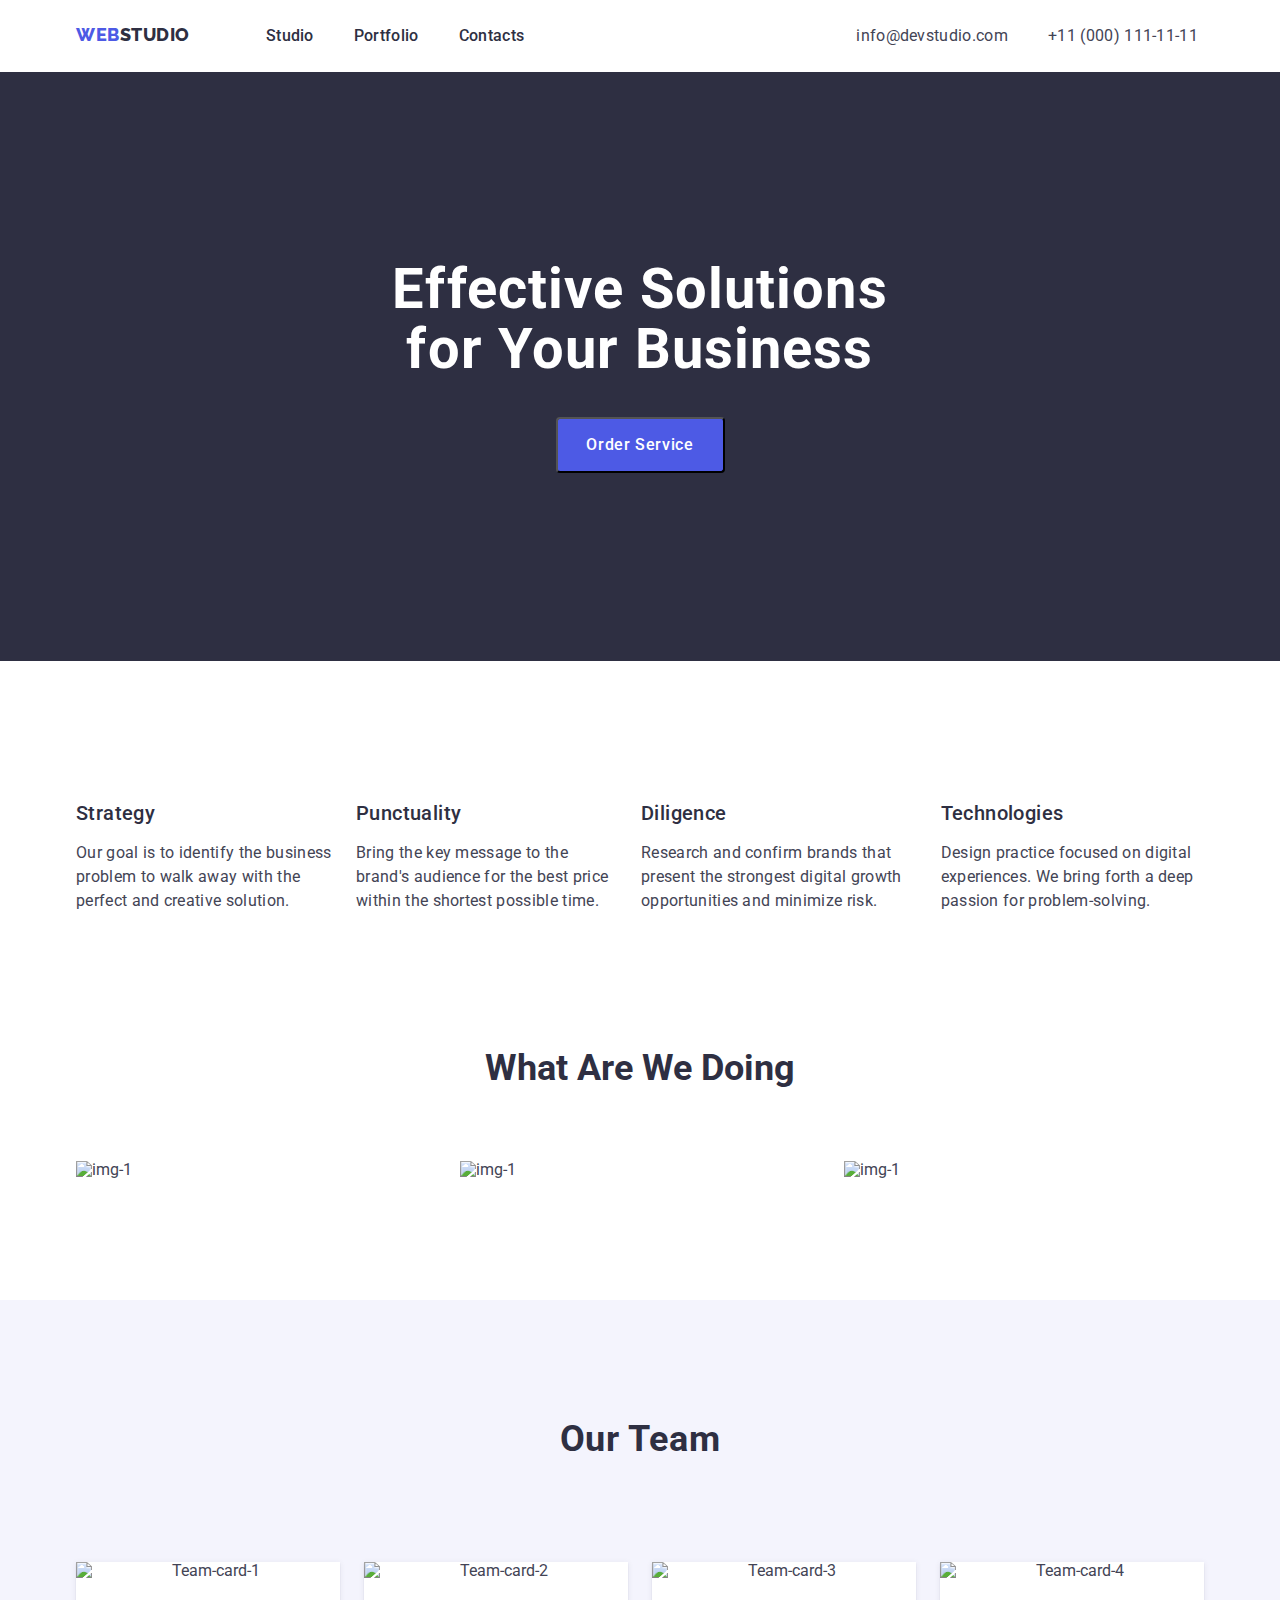
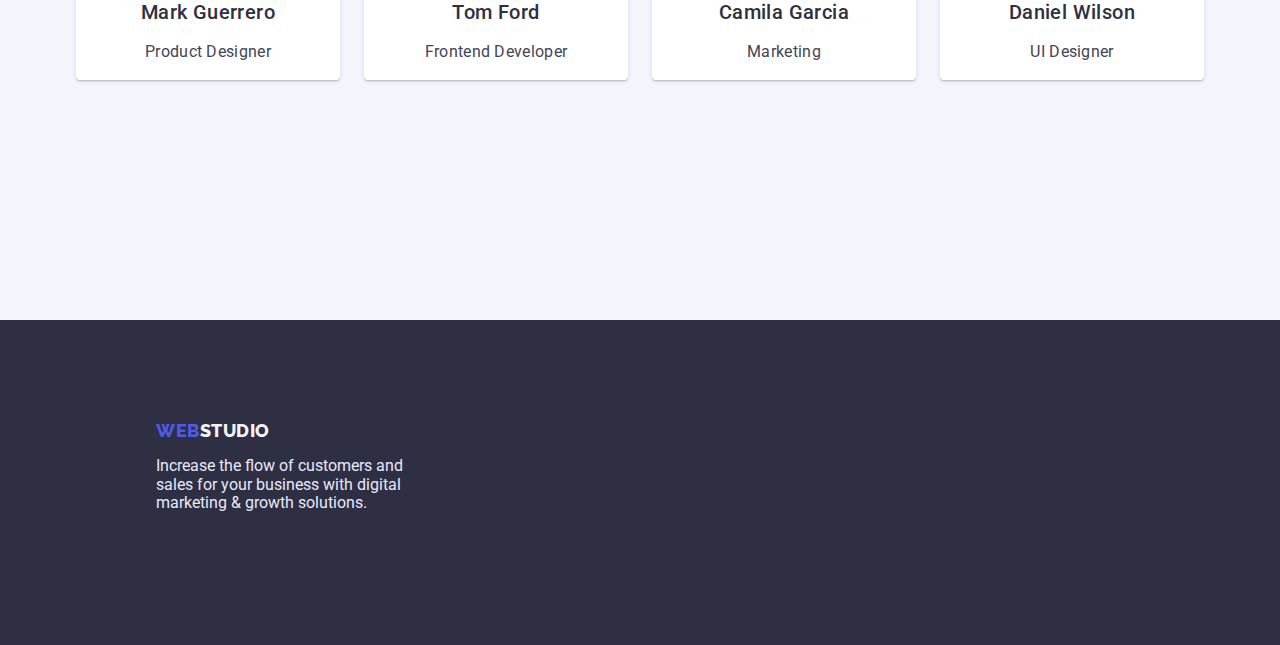
==== commit c6935f47: "portfolio" ====
--- a/index.html
+++ b/index.html
@@ -50,25 +50,25 @@
         <div class="container">
           <h2 hidden class="strategy">Strategy</h2>
         <ul class="strategy-list list">
-          <li>
+          <li class="strategy-position">
             <h3 class="strategy-title">Strategy</h3>
             <p class="strategy-subtitle">Our goal is to identify the business problem to walk away with the
               perfect and creative solution.
             </p>
           </li>
-          <li>
+          <li class="strategy-position">
             <h3 class="strategy-title">Punctuality</h3>
             <p class="strategy-subtitle">Bring the key message to the brand's audience for the best price
               within the shortest possible time.
             </p>
           </li>
-          <li>
+          <li class="strategy-position">
             <h3 class="strategy-title">Diligence</h3>
             <p class="strategy-subtitle">Research and confirm brands that present the strongest digital
               growth opportunities and minimize risk.
             </p>
           </li>
-          <li>
+          <li class="strategy-position">
             <h3 class="strategy-title">Technologies</h3>
             <p class="strategy-subtitle">Design practice focused on digital experiences. We bring forth a
               deep passion for problem-solving.
@@ -122,17 +122,15 @@
             </li>
         </ul>
           </div>
-        
         </div>
       </section>
     </main>        
     <!-- Footer -->
     <footer class="footer">
-      <div class="container">
+      <div class="footer-position">
         <a class="footer-logo-web link" href="./index.html">WEB<span class="footer-logo-studio">Studio</span></a>
         <p class="footer-logo-text">Increase the flow of customers and sales for your business with digital marketing & growth solutions.</p>
       </div>
-        
     </footer>
   </body>
 </html>
--- a/css/styles.css
+++ b/css/styles.css
@@ -199,8 +199,13 @@
 
 .section-position {
     margin-top: 120px;
-    margin-top: 8px;
-}
+    margin-top: 120px;
+    
+}
+.strategy-position {
+
+}
+
 .strategy-list {
     display: flex;
     gap: 24px;
@@ -213,12 +218,17 @@
     line-height: 1.2;
     letter-spacing: 0.02em;
     color:var(--NAVY-BLUE);
+    margin-bottom: 8px;
+    
+
 }
 .strategy-subtitle {
     font-size: 16px;
     line-height: 1.5;
     letter-spacing: 0.02em;
     color:var(--SLATE);  
+    font-weight: 400;
+    
 }
 
 .strategy-border {
@@ -281,35 +291,37 @@
 /*3 Portfolio */
 
 .portfolio-btn-list {
-
+    justify-content: center;
+    display: flex;
+    margin-top: 96px;
+    margin-bottom: 72px;
     gap: 24px;
-    text-align: center;
-    margin-left: auto;
-    margin-right: auto;
-    margin-top: 96px;
 }
 
 .portfoio-buttons-head {
-    text-align: center;
+  
 }
 
 .portfolio-about {
-
-    display: flex; 
-    flex-wrap: wrap; 
-    column-gap: 24px; 
-    row-gap: 48px;
-
+    display: flex;
+    flex-wrap: wrap;
+    gap: 48px 24px;
+    margin-bottom: 120px;
 }
 .portfolio-title {
-    flex-basis: calc(100%/ 3);
+    width: 360px;
+    
 }
 
 /*footer*/
 .footer {
     background-color:var(--NAVY-BLUE);
-    padding-top: 100px;
-    padding-bottom: 100px;
+
+}
+
+.footer-position {
+    padding: 100px 1200px 100px 156px;
+ 
 }
 
 .footer-logo-web {
@@ -321,7 +333,6 @@
     letter-spacing: 0.03em;
     text-transform: uppercase;
     color: var(--IRIS);
-    padding-bottom: 24px;
  
 }
 
@@ -330,7 +341,10 @@
 }
 .footer-logo-text {
     color: var(--CORNFLOWER);
+    width: 264px;
+    height: 72px;
+    margin-top: 16px;
 }
 .footer-position {
-    width: 264px;
+  
 }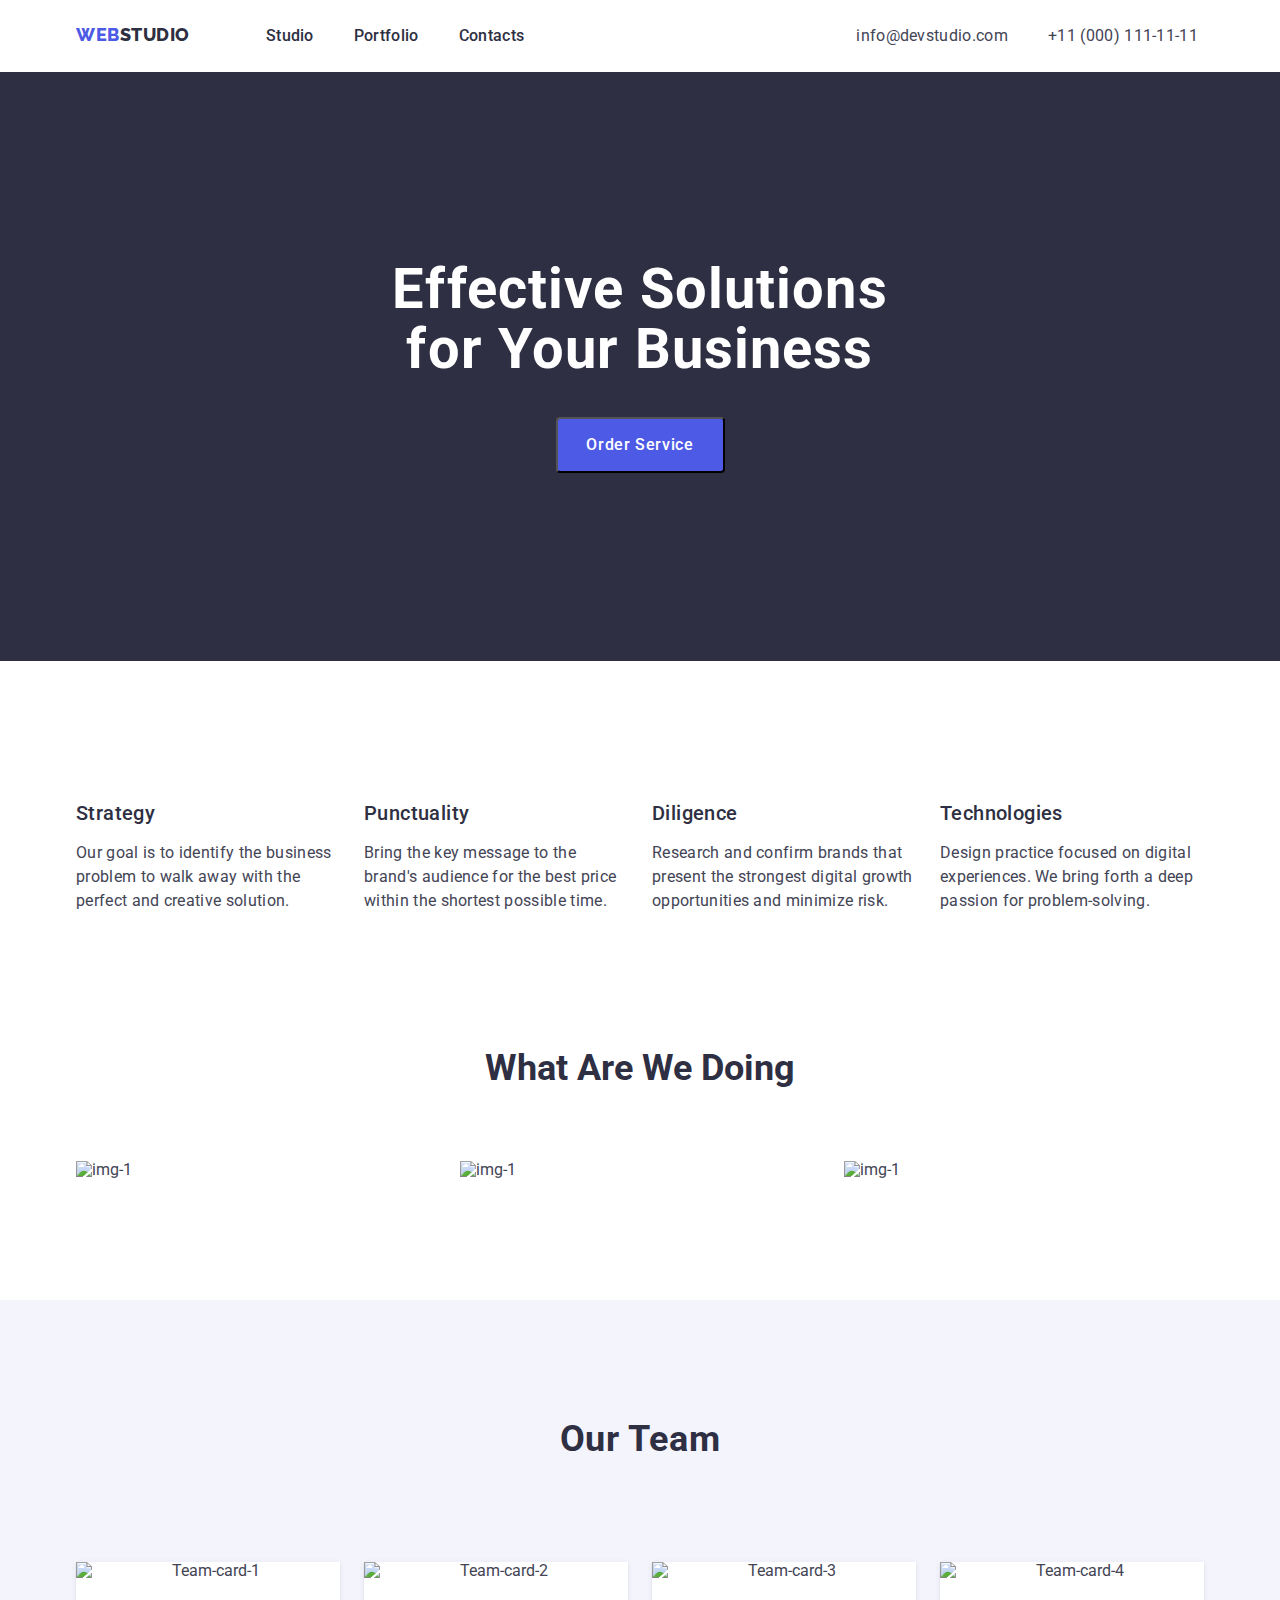
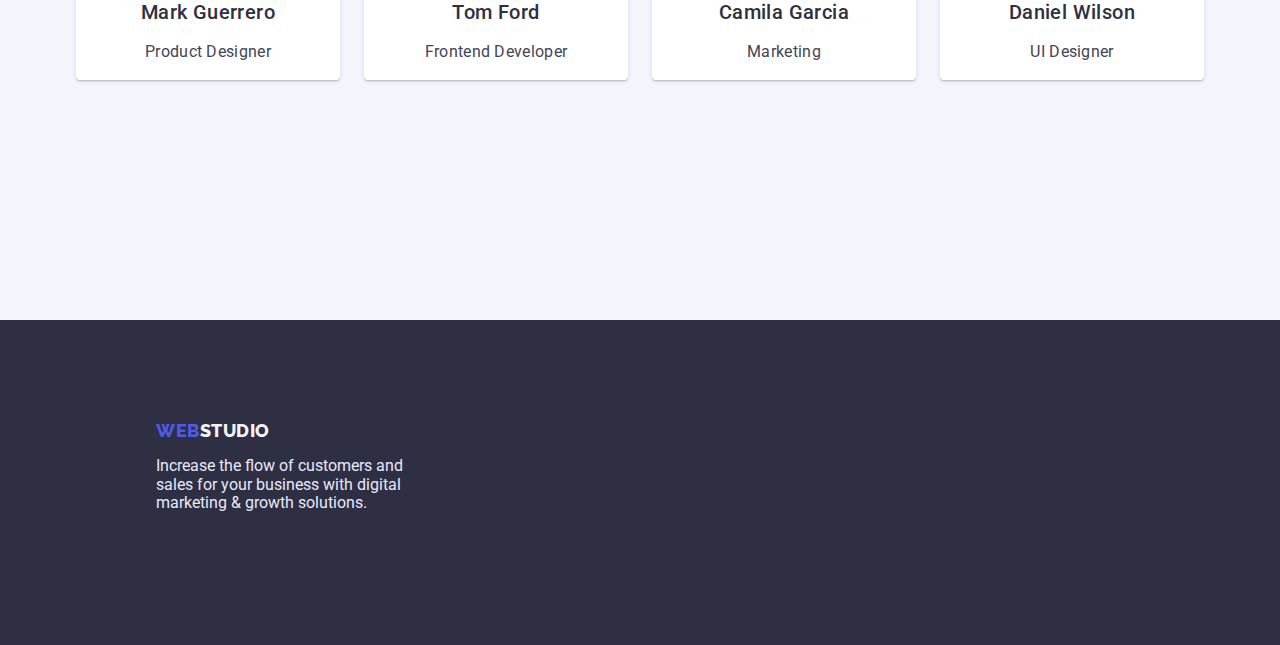
==== commit 391d2ab6: "section 2 correct" ====
--- a/index.html
+++ b/index.html
@@ -50,7 +50,7 @@
         <div class="container">
           <h2 hidden class="strategy">Strategy</h2>
         <ul class="strategy-list list">
-          <li class="strategy-position">
+          <li class="strategy-position ">
             <h3 class="strategy-title">Strategy</h3>
             <p class="strategy-subtitle">Our goal is to identify the business problem to walk away with the
               perfect and creative solution.
--- a/css/styles.css
+++ b/css/styles.css
@@ -203,7 +203,7 @@
     
 }
 .strategy-position {
-
+    width: calc((100% - 3 * 4px) / 4);
 }
 
 .strategy-list {
@@ -310,7 +310,13 @@
 }
 .portfolio-title {
     width: 360px;
-    
+    border-left: 1px solid var(--CORNFLOWER);
+    border-right: 1px solid var(--CORNFLOWER);
+    border-bottom: 1px solid var(--CORNFLOWER);
+}
+
+.portfolio-image {
+    ;
 }
 
 /*footer*/
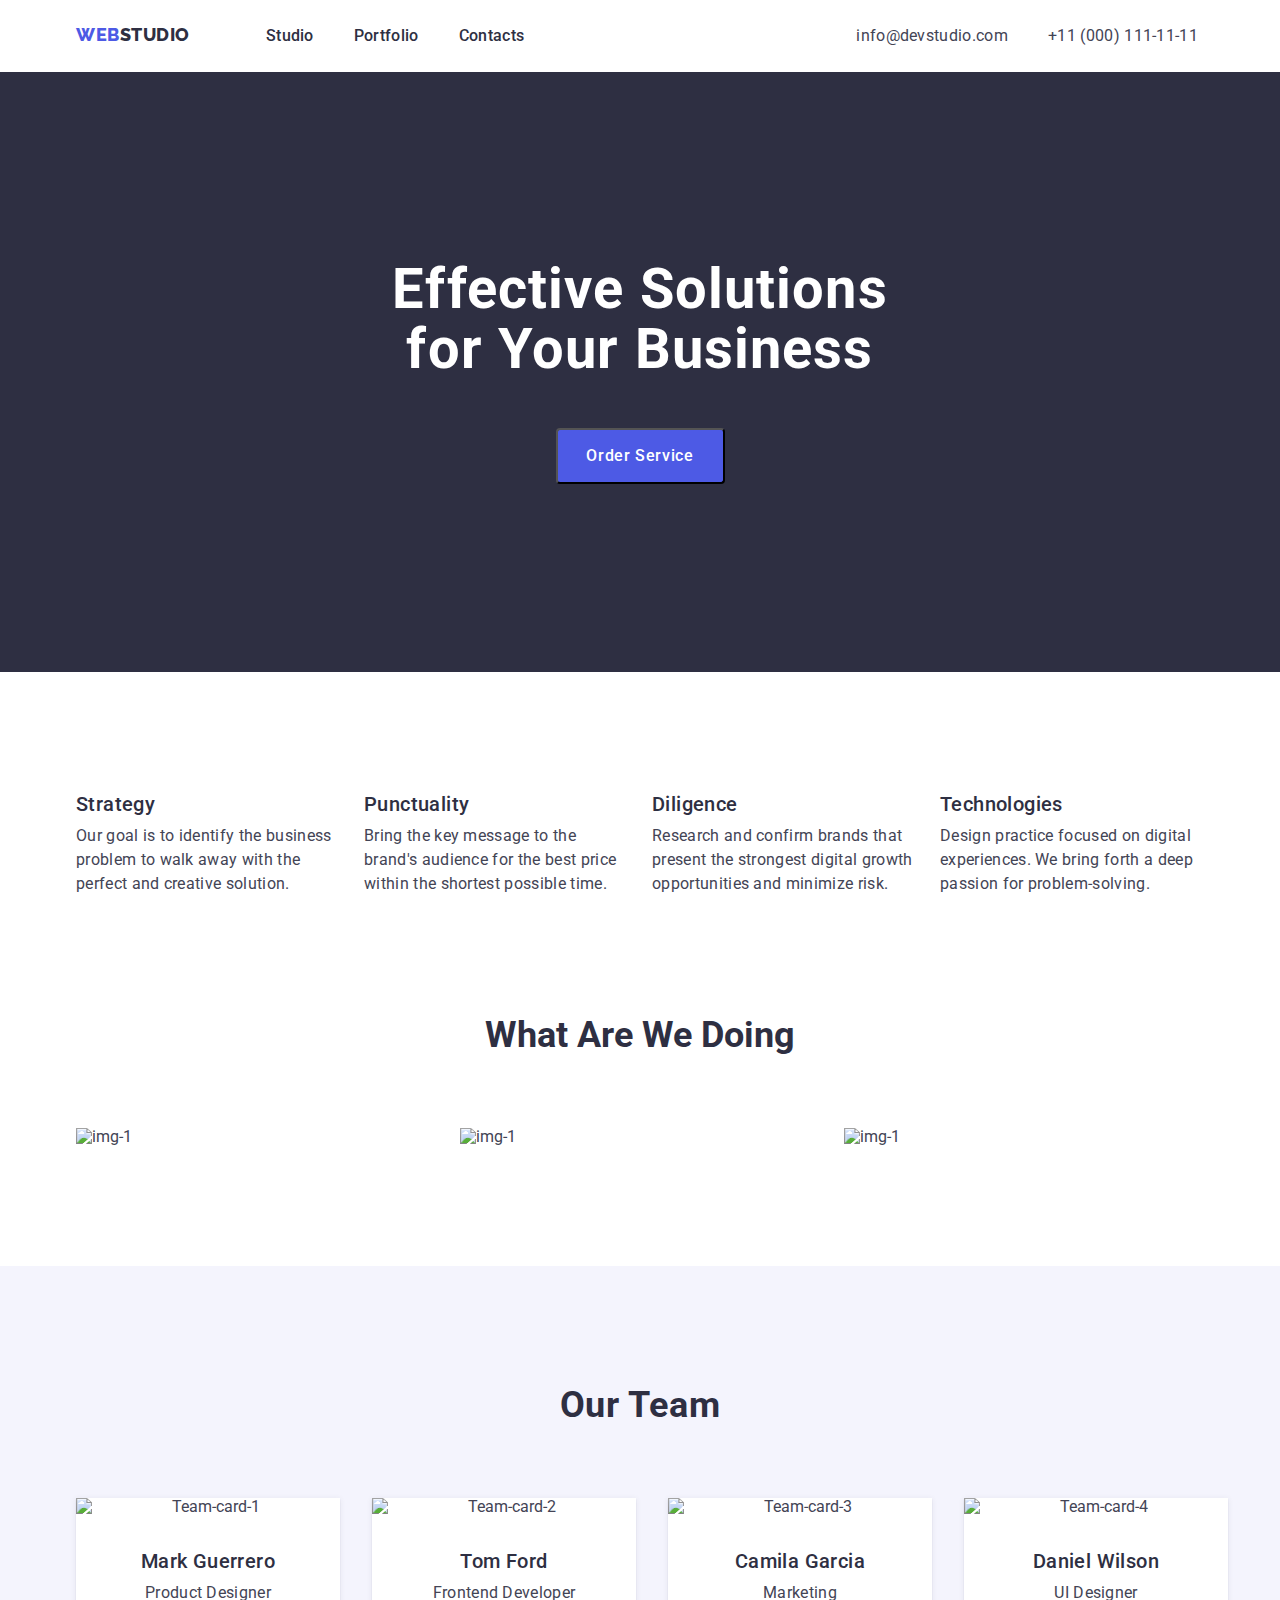
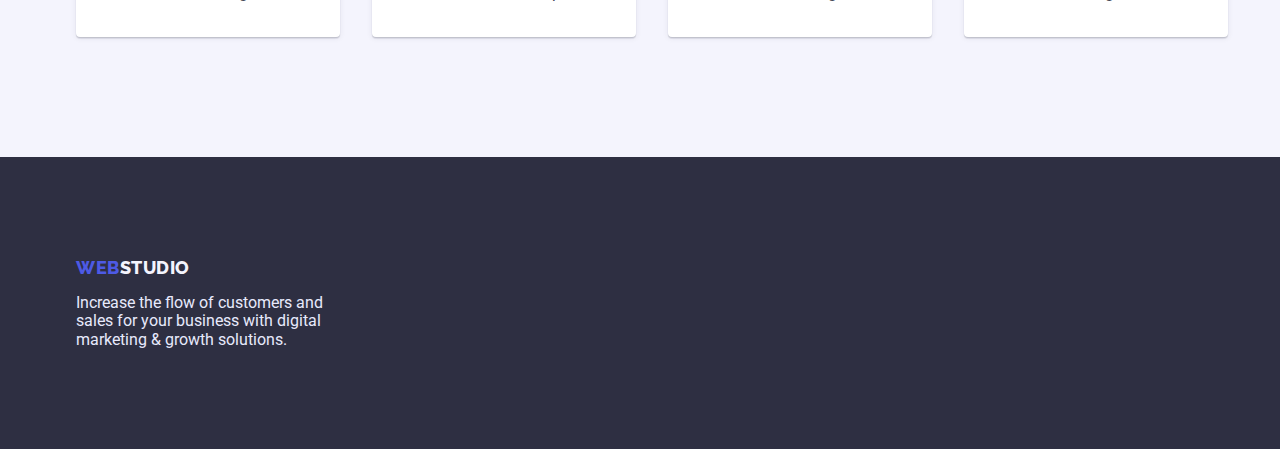
==== commit cbeab16d: "add index html" ====
--- a/index.html
+++ b/index.html
@@ -92,33 +92,45 @@
             <img src="./images/img-3.jpg" alt="img-1" width="360">
           </li>
         </ul>
+      </div>
       </section>
-        </div>
       <!-- Section 4 Our Team-->
       <section class="hero-container">
         <div class="">
           <h2 class="hero">Our Team</h2>
           <div class="container">
             <ul class="hero-list list">
-            <li class="strategy-border">
-                <img src="./images/Team-card-1.jpg" alt="Team-card-1" width="264" >
-                <h3 class="strategy-title">Mark Guerrero</h3>
-                <p class="strategy-subtitle">Product Designer</p>
+            <li class="hero-border">
+                <img src="./images/Team-card-1.jpg" alt="Team-card-1" width="264">
+                <div class="hero-content">
+                  <h3 class="hero-title">Mark Guerrero</h3>
+                  <p class="hero-subtitle">Product Designer</p>
+                </div>
+               
             </li>
-            <li class="strategy-border">
-                <img src="./images/Team-card-2.jpg" alt="Team-card-2" width="264" >
-                <h3 class="strategy-title">Tom Ford</h3>
-                <p class="strategy-subtitle">Frontend Developer</p>
+            <li class="hero-border">
+                <img src="./images/Team-card-2.jpg" alt="Team-card-2" width="264">
+                <div class="hero-content">
+                  <h3 class="hero-title">Tom Ford</h3>
+                  <p class="hero-subtitle">Frontend Developer</p>
+                </div>
+                
             </li>
-            <li class="strategy-border">
-                <img src="./images/Team-card-3.jpg" alt="Team-card-3" width="264" >
-                <h3 class="strategy-title">Camila Garcia</h3>
-                <p class="strategy-subtitle">Marketing</p>
+            <li class="hero-border">
+                <img src="./images/Team-card-3.jpg" alt="Team-card-3" width="264">
+                <div class="hero-content">
+                    <h3 class="hero-title">Camila Garcia</h3>
+                    <p class="hero-subtitle">Marketing</p>
+                </div>
+                
             </li>
-            <li class="strategy-border">
-                <img src="./images/Team-card-4.jpg" alt="Team-card-4" width="264" >
-                <h3 class="strategy-title">Daniel Wilson</h3>
-                <p class="strategy-subtitle">UI Designer</p>
+            <li class="hero-border">
+                <img src="./images/Team-card-4.jpg" alt="Team-card-4" width="264">
+                <div class="hero-content">
+                  <h3 class="hero-title">Daniel Wilson</h3>
+                  <p class="hero-subtitle">UI Designer</p>
+                </div>
+                
             </li>
         </ul>
           </div>
@@ -127,10 +139,12 @@
     </main>        
     <!-- Footer -->
     <footer class="footer">
-      <div class="footer-position">
+      <div class="container">
+        <div class="footer-position">
         <a class="footer-logo-web link" href="./index.html">WEB<span class="footer-logo-studio">Studio</span></a>
         <p class="footer-logo-text">Increase the flow of customers and sales for your business with digital marketing & growth solutions.</p>
       </div>
+      </div>
     </footer>
   </body>
-</html>
+</html>--- a/css/styles.css
+++ b/css/styles.css
@@ -15,21 +15,29 @@
 }
 
 p,
-ul
+ul,
+li,
 h1,
 h2,
 h3,
 h4,
 h5,
-h6,
+h6
     {
     margin: 0;
     padding: 0;
+
 }
 
 ul {
     padding-left: 0;
     margin: 0;
+}
+
+img {
+    display: block;
+    max-width: 100%;
+    height: auto;
 }
 
 body {
@@ -183,6 +191,14 @@
     text-align: center;
     width: 169px;
     height: 56px;
+    margin-top: 48px;
+}
+
+.header-btn:hover {
+    background-color: var(--OCEAN);
+}
+.header-btn:focus {
+    background-color: var(--OCEAN);
 }
 
 .portfolio-btn {
@@ -193,6 +209,26 @@
     letter-spacing: 0.04em;
     color:var(--IRIS);
     cursor: pointer;
+    
+    display: flex;
+    flex-direction: row;
+    justify-content: center;
+    align-items: center;
+    padding: 12px 24px;
+    background-color:var(--CLOUD);
+
+    border: 1px solid #E7E9FC;
+    border-radius: 4px;
+
+}
+
+.portfolio-btn:hover {
+    color:var(--WHITE);
+    background-color:var(--OCEAN);
+}
+.portfolio-btn:focus {
+    background-color:var(--OCEAN);
+    color: var(--WHITE);
 }
 
 /*2 Section*/
@@ -274,7 +310,7 @@
     text-transform: capitalize;
     color:var(--NAVY-BLUE);
     padding-top: 120px;
-    padding-bottom: 72px;
+    margin-bottom: 72px;
 }
 .hero-container {
     background-color:var(--CLOUD);
@@ -284,50 +320,106 @@
 .hero-list {
     display: flex;
     text-align: center;
-    padding-bottom: 120px;
-    gap: 24px;
+    margin-bottom: 120px;
+    gap: 32px;
+}
+.hero-title {
+    font-weight: 500;
+    font-size: 20px;
+    line-height: 1.2;
+    letter-spacing: 0.02em;
+    color:var(--NAVY-BLUE);
+    margin-bottom: 8px;
+}
+.hero-subtitle {
+    font-size: 16px;
+    line-height: 1.5;
+    letter-spacing: 0.02em;
+    color:var(--SLATE);  
+    font-weight: 400;
+    
+}
+.hero-border {
+    text-align: center;
+    gap: 32px;
+    background-color: #FFFFFF;
+    box-shadow: 0px 1px 6px rgba(46, 47, 66, 0.08), 0px 1px 1px rgba(46, 47, 66, 0.16), 0px 2px 1px rgba(46, 47, 66, 0.08);
+    border-radius: 0px 0px 4px 4px;
+   
+}
+
+.hero-content {
+    padding-top: 32px;
+    padding-bottom: 32px;
 }
 
 /*3 Portfolio */
 
+.container-portfolio {
+    width: 1158px;
+    padding-left: 15px;
+    padding-right: 15px;
+    margin: auto;
+    text-align: center;
+}
+
 .portfolio-btn-list {
+    display: flex;
+    margin-top: 120px;
+    margin-bottom: 72px;
+    gap: 32px;
     justify-content: center;
-    display: flex;
-    margin-top: 96px;
-    margin-bottom: 72px;
-    gap: 24px;
-}
-
-.portfoio-buttons-head {
+    align-items: center;
+    border: transparent;
+    text-transform: none;
+
+}
+
+.portfoio-buttons-head { 
+}
+
+.portfolio-about {
+    display: flex;
+    flex-wrap: wrap;
+    margin-left: calc(-1*(24px));
+    row-gap: 48px;
+    column-gap: 24px;
+    margin-bottom: 120px;
+}
+
+.portfolio-about > .portfolio-title {
+    flex-basis: calc(100%/3-(24px));
+    text-align: left;
+
+}
+.portfolio-image {
+    border: 1px solid var(--CORNFLOWER);
+    border-top: none;
+    padding-left: 16px;
+    padding-top: 32px;
+    padding-bottom: 32px;
+}
+.portfolio-border {
+    border-radius: 4px;
+    box-sizing: border-box;
+    border: 1px solid #E7E9FC;
+    border-top: none;
+}
+
+
+.portfolio-card {
   
 }
 
-.portfolio-about {
-    display: flex;
-    flex-wrap: wrap;
-    gap: 48px 24px;
-    margin-bottom: 120px;
-}
-.portfolio-title {
-    width: 360px;
-    border-left: 1px solid var(--CORNFLOWER);
-    border-right: 1px solid var(--CORNFLOWER);
-    border-bottom: 1px solid var(--CORNFLOWER);
-}
-
-.portfolio-image {
-    ;
-}
 
 /*footer*/
 .footer {
     background-color:var(--NAVY-BLUE);
-
 }
 
 .footer-position {
-    padding: 100px 1200px 100px 156px;
- 
+    width: 264px;
+    padding-top: 100px;
 }
 
 .footer-logo-web {
@@ -339,7 +431,6 @@
     letter-spacing: 0.03em;
     text-transform: uppercase;
     color: var(--IRIS);
- 
 }
 
 .footer-logo-studio {
@@ -347,10 +438,6 @@
 }
 .footer-logo-text {
     color: var(--CORNFLOWER);
-    width: 264px;
-    height: 72px;
     margin-top: 16px;
-}
-.footer-position {
-  
+    padding-bottom: 100px;
 }